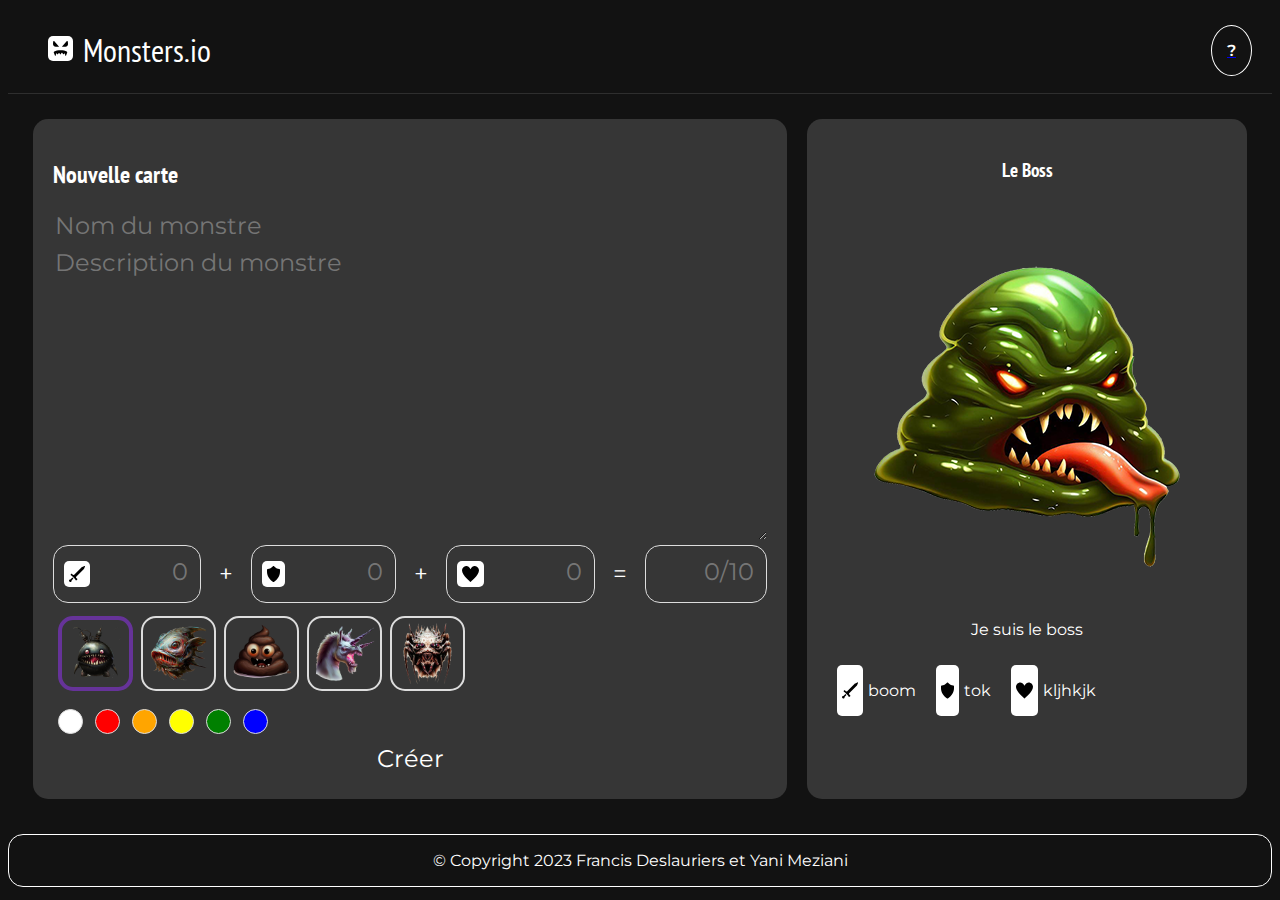
==== index.html @ b5e3f76b "Finished background selector" ====
<!DOCTYPE html>
<html lang="fr">
  <head>
    <meta charset="UTF-8" />
    <meta http-equiv="X-UA-Compatible" content="IE=edge" />
    <meta name="viewport" content="width=device-width, initial-scale=1.0" />
    <script defer src="js/script.js"></script>
    <link rel="stylesheet" href="css/style.css" />
    <title>Monsters.io</title>
    <link
      rel="stylesheet"
      href="https://cdnjs.cloudflare.com/ajax/libs/animate.css/4.1.1/animate.min.css"
    />
  </head>
  <body>
    <nav>
      <div class="navBar">
        <a href="index.html"><img src="./img/icon.svg" alt="icon" /></a>
        <h1>Monsters.io</h1>
      </div>
      <a href="about.html"><span>?</span></a>
    </nav>
    <main>
      <div id="newMonster">
        <div id="monsterFormSection">
          <h2>Nouvelle carte</h2>
          <form id="monsterForm" action="post">
            <input
              type="text"
              name="monsterName"
              id="monsterName"
              placeholder="Nom du monstre"
            />
            <textarea
              name="monsterDescription"
              id="monsterDescription"
              cols="30"
              rows="10"
              placeholder="Description du monstre"
            ></textarea>
            <div class="monsterStatsSelector">
              <div class="monsterStatsSection" id="monsterStatsAttackSection">
                <img src="img/blade.svg" alt="" />
                <input type="text" name="" id="" placeholder="0" />
              </div>
              <span> + </span>
              <div class="monsterStatsSection" id="monsterStatsShieldSection">
                <img src="img/shield.svg" alt="" />
                <input type="text" name="" id="" placeholder="0" />
              </div>
              <span> + </span>
              <div class="monsterStatsSection" id="monsterStatsHealthSection">
                <img src="img/heart.svg" alt="" />
                <input type="text" name="" id="" placeholder="0" />
              </div>
              <span> = </span>
              <div class="monsterStatsSection" id="monsterStatsTotalSection">
                <input type="text" name="" id="" placeholder="0/10" />
              </div>
            </div>
            <div class="monsterTypeSelector">
              <input
                class="monsterTypeSelectorButton"
                type="radio"
                name="monsterType"
                id="monster1"
                value="monster1"
                checked
              />
              <input
                class="monsterTypeSelectorButton"
                type="radio"
                name="monsterType"
                id="monster2"
                value="monster2"
              />
              <input
                class="monsterTypeSelectorButton"
                type="radio"
                name="monsterType"
                id="monster3"
              />
              <input
                class="monsterTypeSelectorButton"
                type="radio"
                name="monsterType"
                id="monster4"
              />
              <input
                class="monsterTypeSelectorButton"
                type="radio"
                name="monsterType"
                id="monster5"
              />
            </div>

            <div class="monsterBackgroundSection">
              <input
                class="monsterBackgroundButton"
                type="radio"
                name="monsterBackground"
                id="whiteBackground"
              />
              <input
                class="monsterBackgroundButton"
                type="radio"
                name="monsterBackground"
                id="redBackground"
              />
              <input
                class="monsterBackgroundButton"
                type="radio"
                name="monsterBackground"
                id="orangeBackground"
              />
              <input
                class="monsterBackgroundButton"
                type="radio"
                name="monsterBackground"
                id="yellowBackground"
              />
              <input
                class="monsterBackgroundButton"
                type="radio"
                name="monsterBackground"
                id="greenBackground"
              />
              <input
                class="monsterBackgroundButton"
                type="radio"
                name="monsterBackground"
                id="blueBackground"
              />
            </div>

            <input type="submit" value="Créer" />
          </form>
        </div>
        <div id="boss">
          <h3>Le Boss</h3>
          <img
            src="./img/realMonsters/monster6.png"
            alt="boss"
            class="animate__animated animate__tada animate__infinite infinite"
          />
          <p id="bossDescription">Je suis le boss</p>
          <div id="statsBoss">
            <div>
              <img src="img/blade.svg" alt="point d'attaque" />
              <p>boom</p>
            </div>
            <div>
              <img src="img/shield.svg" alt="point de defense" />
              <p>tok</p>
            </div>
            <div>
              <img src="img/heart.svg" alt="point de vie" />
              <p>kljhkjk</p>
            </div>
          </div>
        </div>
      </div>
      <div id="monsterCards">
        <div class="monsterCard"></div>
        <div class="monsterCard"></div>
        <div class="monsterCard"></div>
        <div class="monsterCard"></div>
        <div class="monsterCard"></div>
      </div>
    </main>
    <footer><p>© Copyright 2023 Francis Deslauriers et Yani Meziani</p></footer>
  </body>
</html>
---- css/style.css ----
@import url("https://fonts.googleapis.com/css2?family=Montserrat:wght@400;500;600;700&family=PT+Sans+Narrow&display=swap");

*,
*:before,
*:after {
  box-sizing: border-box;
}

body {
  font-family: "Montserrat", sans-serif;
  background-color: #121212;
  color: white;
}

h1 {
  font-family: "PT Sans Narrow", sans-serif;
  font-weight: 400;
}

h2 {
  font-family: "PT Sans Narrow", sans-serif;
}

h3,
h4,
h5,
h6 {
  font-family: "PT Sans Narrow", sans-serif;
}

nav {
  display: flex;
  justify-content: space-between;
  align-content: center;
  align-items: center;
  padding: 0 20px;
  border-bottom: 1px solid rgba(255, 255, 255, 0.12);
}

.navBar {
  display: flex;
  align-items: center;
  padding: 0 20px;
}

nav img {
  width: 25px;
  height: 25px;
  margin-right: 10px;
  background-color: white;
  border-radius: 5px;
  padding: 5px;
}

nav span {
  font-family: "Montserrat", sans-serif;
  font-weight: 600;
  width: 50px;
  height: 50px;
  border-radius: 50%;
  border: 1px solid white;
  padding: 15px;
  color: white;
}

.aboutMain {
  padding: 50px;
  text-align: center;
}

nav #aboutlink:hover {
  background-color: white;
  color: black;
  cursor: pointer;
}

#aboutTitle {
  display: flex;
  justify-content: center;
  align-items: center;
  padding: 20px;
}

#imgAbout {
  border-radius: 15px;
  padding: 10px;
  background-color: white;
  height: 100px;
  width: 100px;
  margin: 20px;
}

#statsBoss {
  display: flex;
  align-items: center;
}

#statsBoss div {
  display: flex;
  flex-direction: row;
  margin: 10px;
}

#statsBoss div img {
  background-color: white;
  padding: 5px;
  border-radius: 5px;
  margin-right: 5px;
}

#newMonster {
  display: grid;
  grid-template-columns: 2fr 1fr;
  grid-template-rows: 1fr;
  grid-gap: 20px;
  padding: 25px;
}

#monsterFormSection {
  background-color: #363636;
  padding: 20px;
  border-radius: 15px;
}

#monsterForm {
  display: flex;
  flex-direction: column;
}

#monsterForm input,
textarea {
  background-color: transparent;
  color: white;
  font-family: "Montserrat", sans-serif;
  font-size: 1.5em;
  border: none;
  margin-bottom: 5px;
}

#boss {
  text-align: center;
  padding: 20px;
  background-color: #363636;
  border-radius: 15px;
}
#boss img {
  text-align: center;
}

.monsterTypeSelector {
  display: flex;
  align-items: center;
  justify-content: start;
  margin-top: 10px;
}

.monsterTypeSelectorButton {
  appearance: none;
  width: 75px;
  height: 75px;
  background-size: contain;
  border: 2px solid #ddd !important;
  border-radius: 15px;
}

#monster1 {
  background-image: url("../img/realMonsters/monster1.png");
}
#monster2 {
  background-image: url("../img/realMonsters/monster2.png");
}
#monster3 {
  background-image: url("../img/realMonsters/monster3.png");
}
#monster4 {
  background-image: url("../img/realMonsters/monster4.png");
}
#monster5 {
  background-image: url("../img/realMonsters/monster5.png");
}

.monsterTypeSelectorButton:checked {
  border: 4px rebeccapurple solid !important;
}

.monsterStatsSelector div img {
  display: inline;
  background-color: white;
  padding: 5px;
  border-radius: 5px;
}

.monsterStatsSelector {
  display: flex;
  flex-direction: row;
  align-items: center;
  justify-content: space-between;
}

.monsterStatsSection {
  border-radius: 15px;
  padding: 10px;
  border: 1px solid #ddd !important;
  display: flex;
  align-items: center;
}

.monsterStatsSelector input {
  width: 100px;
  text-align: right;
}

.monsterStatsSelector span {
  margin: 10px;
  font-size: 1.5em;
}

.monsterBackgroundSection {
  margin-top: 10px;
}

.monsterBackgroundButton {
  appearance: none;
  width: 25px;
  height: 25px;
  border: 1px solid #ddd !important;
  border-radius: 50%;
}

.monsterBackgroundButton:checked {
  border: 2px solid rebeccapurple !important;
}

#whiteBackground {
  background-color: white !important;
}

#redBackground {
  background-color: red !important;
}

#orangeBackground {
  background-color: orange !important;
}

#yellowBackground {
  background-color: yellow !important;
}

#greenBackground {
  background-color: green !important;
}

#blueBackground {
  background-color: blue !important;
}

footer {
  display: flex;
  justify-content: center;
  align-items: center;
  margin-top: 10px;
  border: 1px solid white;
  border-radius: 15px;
}
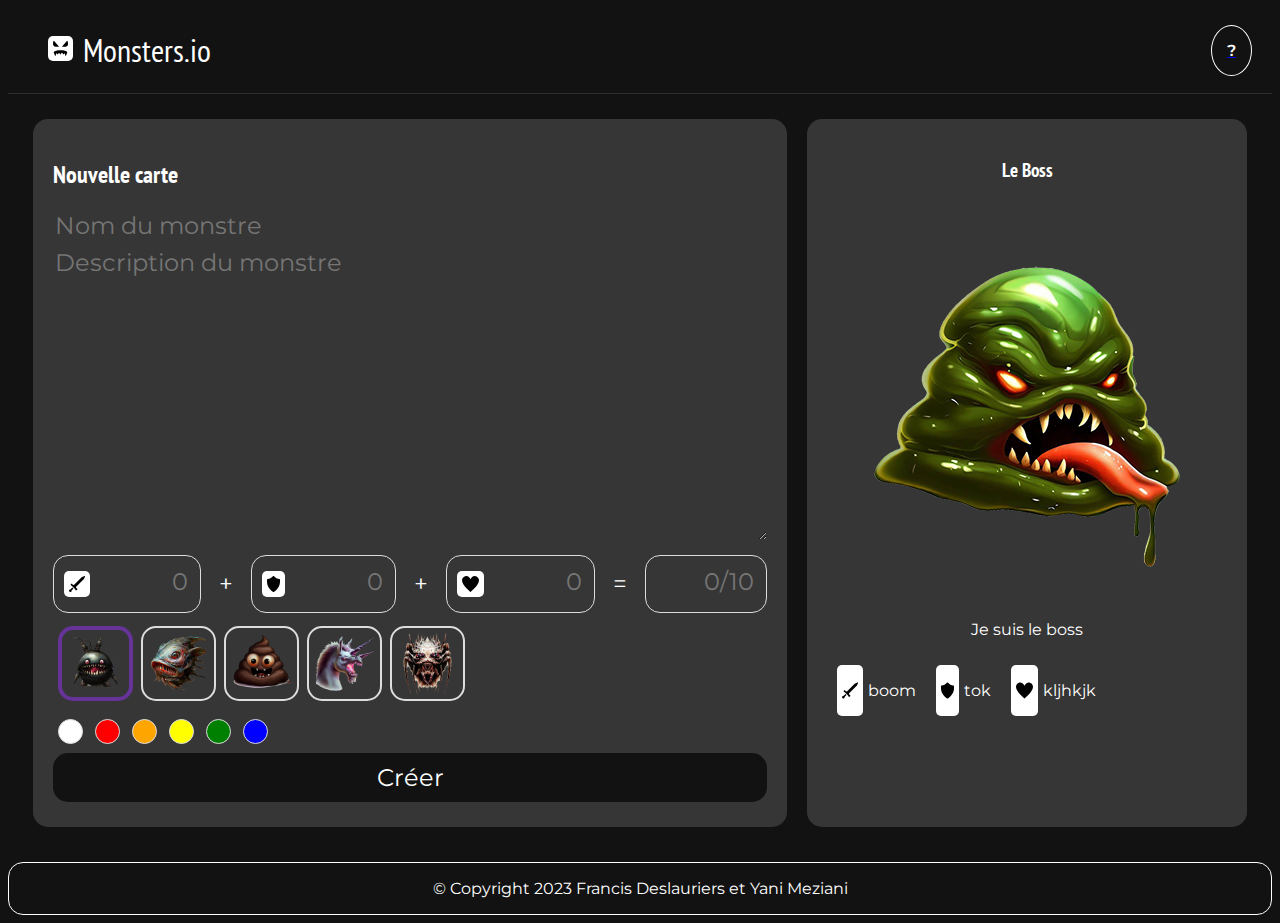
==== commit 8cda4d55: "Added style to create button" ====
--- a/index.html
+++ b/index.html
@@ -133,7 +133,7 @@
               />
             </div>
 
-            <input type="submit" value="Créer" />
+            <input id="createButton" type="submit" value="Créer" />
           </form>
         </div>
         <div id="boss">
--- a/css/style.css
+++ b/css/style.css
@@ -191,6 +191,7 @@
 }
 
 .monsterStatsSelector {
+  margin-top: 10px;
   display: flex;
   flex-direction: row;
   align-items: center;
@@ -255,6 +256,12 @@
   background-color: blue !important;
 }
 
+#createButton {
+  padding: 10px;
+  background-color: #121212 !important;
+  border-radius: 15px;
+}
+
 footer {
   display: flex;
   justify-content: center;
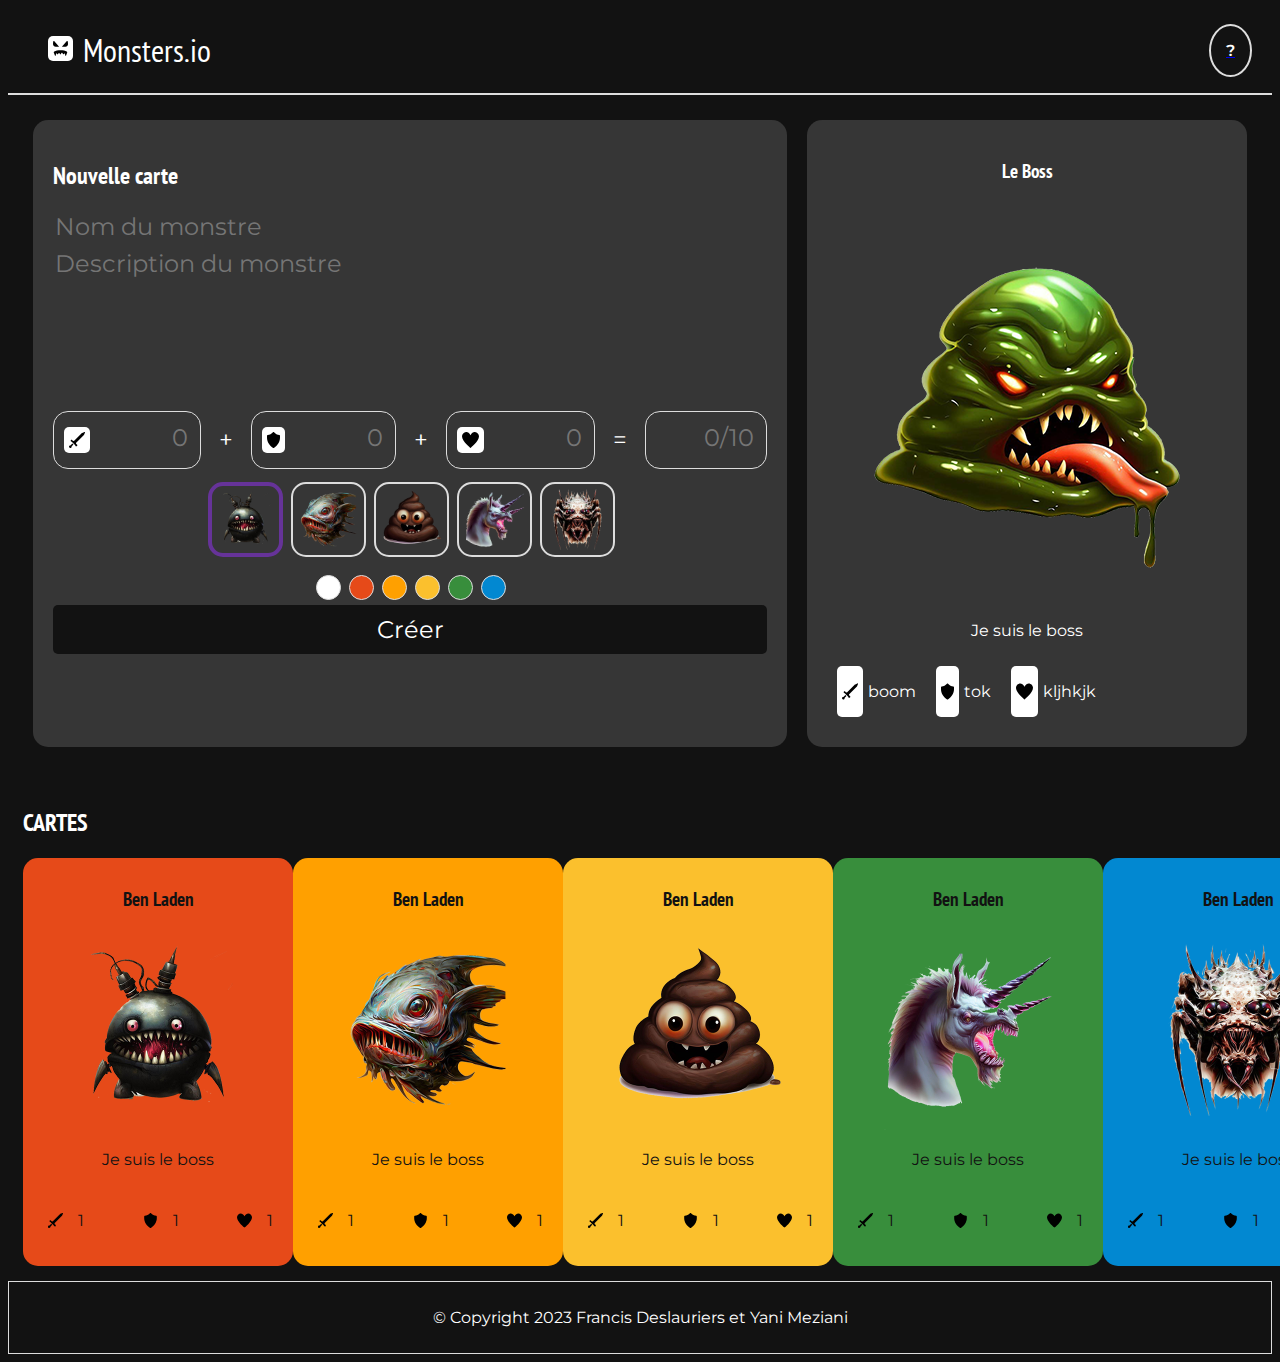
==== commit 77aa0237: "Edits 26 avril après midi" ====
--- a/index.html
+++ b/index.html
@@ -18,7 +18,7 @@
         <a href="index.html"><img src="./img/icon.svg" alt="icon" /></a>
         <h1>Monsters.io</h1>
       </div>
-      <a href="about.html"><span>?</span></a>
+      <a href="about.html"><span id="aboutlink">?</span></a>
     </nav>
     <main>
       <div id="newMonster">
@@ -35,7 +35,7 @@
               name="monsterDescription"
               id="monsterDescription"
               cols="30"
-              rows="10"
+              rows="5"
               placeholder="Description du monstre"
             ></textarea>
             <div class="monsterStatsSelector">
@@ -96,37 +96,37 @@
 
             <div class="monsterBackgroundSection">
               <input
-                class="monsterBackgroundButton"
+                class="monsterBackgroundButton whiteBackground"
                 type="radio"
                 name="monsterBackground"
                 id="whiteBackground"
               />
               <input
-                class="monsterBackgroundButton"
+                class="monsterBackgroundButton redBackground"
                 type="radio"
                 name="monsterBackground"
                 id="redBackground"
               />
               <input
-                class="monsterBackgroundButton"
+                class="monsterBackgroundButton orangeBackground"
                 type="radio"
                 name="monsterBackground"
                 id="orangeBackground"
               />
               <input
-                class="monsterBackgroundButton"
+                class="monsterBackgroundButton yellowBackground"
                 type="radio"
                 name="monsterBackground"
                 id="yellowBackground"
               />
               <input
-                class="monsterBackgroundButton"
+                class="monsterBackgroundButton greenBackground"
                 type="radio"
                 name="monsterBackground"
                 id="greenBackground"
               />
               <input
-                class="monsterBackgroundButton"
+                class="monsterBackgroundButton blueBackground"
                 type="radio"
                 name="monsterBackground"
                 id="blueBackground"
@@ -138,11 +138,12 @@
         </div>
         <div id="boss">
           <h3>Le Boss</h3>
-          <img
+          <img src="./img/realMonsters/monster6.png" alt="boss" />
+          <!--<img
             src="./img/realMonsters/monster6.png"
             alt="boss"
             class="animate__animated animate__tada animate__infinite infinite"
-          />
+          />-->
           <p id="bossDescription">Je suis le boss</p>
           <div id="statsBoss">
             <div>
@@ -160,12 +161,105 @@
           </div>
         </div>
       </div>
-      <div id="monsterCards">
-        <div class="monsterCard"></div>
-        <div class="monsterCard"></div>
-        <div class="monsterCard"></div>
-        <div class="monsterCard"></div>
-        <div class="monsterCard"></div>
+      <div id="monsterCardsSection">
+        <h2>CARTES</h2>
+        <div class="monsterCards">
+          <div class="monsterCard redBackground">
+            <h3>Ben Laden</h3>
+            <img src="img/realMonsters/monster1.png" alt="" />
+            <p>Je suis le boss</p>
+            <div id="stats">
+              <div class="stat">
+                <img src="img/blade.svg" alt="" />
+                <p>1</p>
+              </div>
+              <div class="stat">
+                <img src="img/shield.svg" alt="" />
+                <p>1</p>
+              </div>
+              <div class="stat">
+                <img src="img/heart.svg" alt="" />
+                <p>1</p>
+              </div>
+            </div>
+          </div>
+          <div class="monsterCard orangeBackground">
+            <h3>Ben Laden</h3>
+            <img src="img/realMonsters/monster2.png" alt="" />
+            <p>Je suis le boss</p>
+            <div id="stats">
+              <div class="stat">
+                <img src="img/blade.svg" alt="" />
+                <p>1</p>
+              </div>
+              <div class="stat">
+                <img src="img/shield.svg" alt="" />
+                <p>1</p>
+              </div>
+              <div class="stat">
+                <img src="img/heart.svg" alt="" />
+                <p>1</p>
+              </div>
+            </div>
+          </div>
+          <div class="monsterCard yellowBackground">
+            <h3>Ben Laden</h3>
+            <img src="img/realMonsters/monster3.png" alt="" />
+            <p>Je suis le boss</p>
+            <div id="stats">
+              <div class="stat">
+                <img src="img/blade.svg" alt="" />
+                <p>1</p>
+              </div>
+              <div class="stat">
+                <img src="img/shield.svg" alt="" />
+                <p>1</p>
+              </div>
+              <div class="stat">
+                <img src="img/heart.svg" alt="" />
+                <p>1</p>
+              </div>
+            </div>
+          </div>
+          <div class="monsterCard greenBackground">
+            <h3>Ben Laden</h3>
+            <img src="img/realMonsters/monster4.png" alt="" />
+            <p>Je suis le boss</p>
+            <div id="stats">
+              <div class="stat">
+                <img src="img/blade.svg" alt="" />
+                <p>1</p>
+              </div>
+              <div class="stat">
+                <img src="img/shield.svg" alt="" />
+                <p>1</p>
+              </div>
+              <div class="stat">
+                <img src="img/heart.svg" alt="" />
+                <p>1</p>
+              </div>
+            </div>
+          </div>
+          <div class="monsterCard blueBackground">
+            <h3>Ben Laden</h3>
+            <img src="img/realMonsters/monster5.png" alt="" />
+            <p>Je suis le boss</p>
+            <div id="stats">
+              <div class="stat">
+                <img src="img/blade.svg" alt="" />
+                <p>1</p>
+              </div>
+              <div class="stat">
+                <img src="img/shield.svg" alt="" />
+                <p>1</p>
+              </div>
+              <div class="stat">
+                <img src="img/heart.svg" alt="" />
+                <p>1</p>
+              </div>
+            </div>
+          </div>
+        </div>
       </div>
     </main>
     <footer><p>© Copyright 2023 Francis Deslauriers et Yani Meziani</p></footer>
--- a/css/style.css
+++ b/css/style.css
@@ -34,7 +34,7 @@
   align-content: center;
   align-items: center;
   padding: 0 20px;
-  border-bottom: 1px solid rgba(255, 255, 255, 0.12);
+  border-bottom: 2px solid #ddd;
 }
 
 .navBar {
@@ -52,13 +52,13 @@
   padding: 5px;
 }
 
-nav span {
+nav #aboutlink {
   font-family: "Montserrat", sans-serif;
   font-weight: 600;
-  width: 50px;
-  height: 50px;
+  width: 25px;
+  height: 25px;
   border-radius: 50%;
-  border: 1px solid white;
+  border: 2px solid #ddd;
   padding: 15px;
   color: white;
 }
@@ -69,8 +69,8 @@
 }
 
 nav #aboutlink:hover {
-  background-color: white;
-  color: black;
+  border: 2px solid #aaa;
+  color: white;
   cursor: pointer;
 }
 
@@ -135,6 +135,7 @@
   font-size: 1.5em;
   border: none;
   margin-bottom: 5px;
+  resize: none !important;
 }
 
 #boss {
@@ -150,7 +151,7 @@
 .monsterTypeSelector {
   display: flex;
   align-items: center;
-  justify-content: start;
+  justify-content: center;
   margin-top: 10px;
 }
 
@@ -218,6 +219,8 @@
 
 .monsterBackgroundSection {
   margin-top: 10px;
+  display: flex;
+  justify-content: center;
 }
 
 .monsterBackgroundButton {
@@ -232,41 +235,89 @@
   border: 2px solid rebeccapurple !important;
 }
 
-#whiteBackground {
+.whiteBackground {
   background-color: white !important;
 }
 
-#redBackground {
-  background-color: red !important;
-}
-
-#orangeBackground {
-  background-color: orange !important;
-}
-
-#yellowBackground {
-  background-color: yellow !important;
-}
-
-#greenBackground {
-  background-color: green !important;
-}
-
-#blueBackground {
-  background-color: blue !important;
+.redBackground {
+  background-color: #e64a19 !important;
+}
+
+.orangeBackground {
+  background-color: #ffa000 !important;
+}
+
+.yellowBackground {
+  background-color: #fbc02d !important;
+}
+
+.greenBackground {
+  background-color: #388e3c !important;
+}
+
+.blueBackground {
+  background-color: #0288d1 !important;
 }
 
 #createButton {
   padding: 10px;
   background-color: #121212 !important;
-  border-radius: 15px;
+  border-radius: 5px;
+}
+
+#createButton:hover {
+  color: #121212;
+  padding: 10px;
+  background-color: #efefef !important;
+  border-radius: 5px;
+}
+
+.monsterCards {
+  display: grid;
+  grid-template-columns: 1fr 1fr 1fr 1fr 1fr;
+  grid-template-rows: 1fr;
+  justify-items: center;
+  color: #121212;
+  text-align: center;
+}
+
+#monsterCardsSection {
+  padding: 15px;
+}
+
+.monsterCard {
+  width: 270px;
+  border-radius: 15px;
+  padding: 10px;
+}
+
+.monsterCard img {
+  width: 200px;
+}
+.monsterCards #stats {
+  display: flex;
+  flex-direction: row;
+  justify-content: space-between;
+}
+
+.monsterCards .stat {
+  display: flex;
+  flex-direction: row;
+  justify-content: center;
+  align-items: center;
+  padding: 10px;
+}
+
+.monsterCard .stat img {
+  width: 25px;
+  height: 25px;
+  padding: 5px;
+  border-radius: 5px;
+  margin-right: 10px;
 }
 
 footer {
-  display: flex;
-  justify-content: center;
-  align-items: center;
-  margin-top: 10px;
-  border: 1px solid white;
-  border-radius: 15px;
-}
+  text-align: center;
+  border: 1px solid #ddd;
+  padding: 10px;
+}
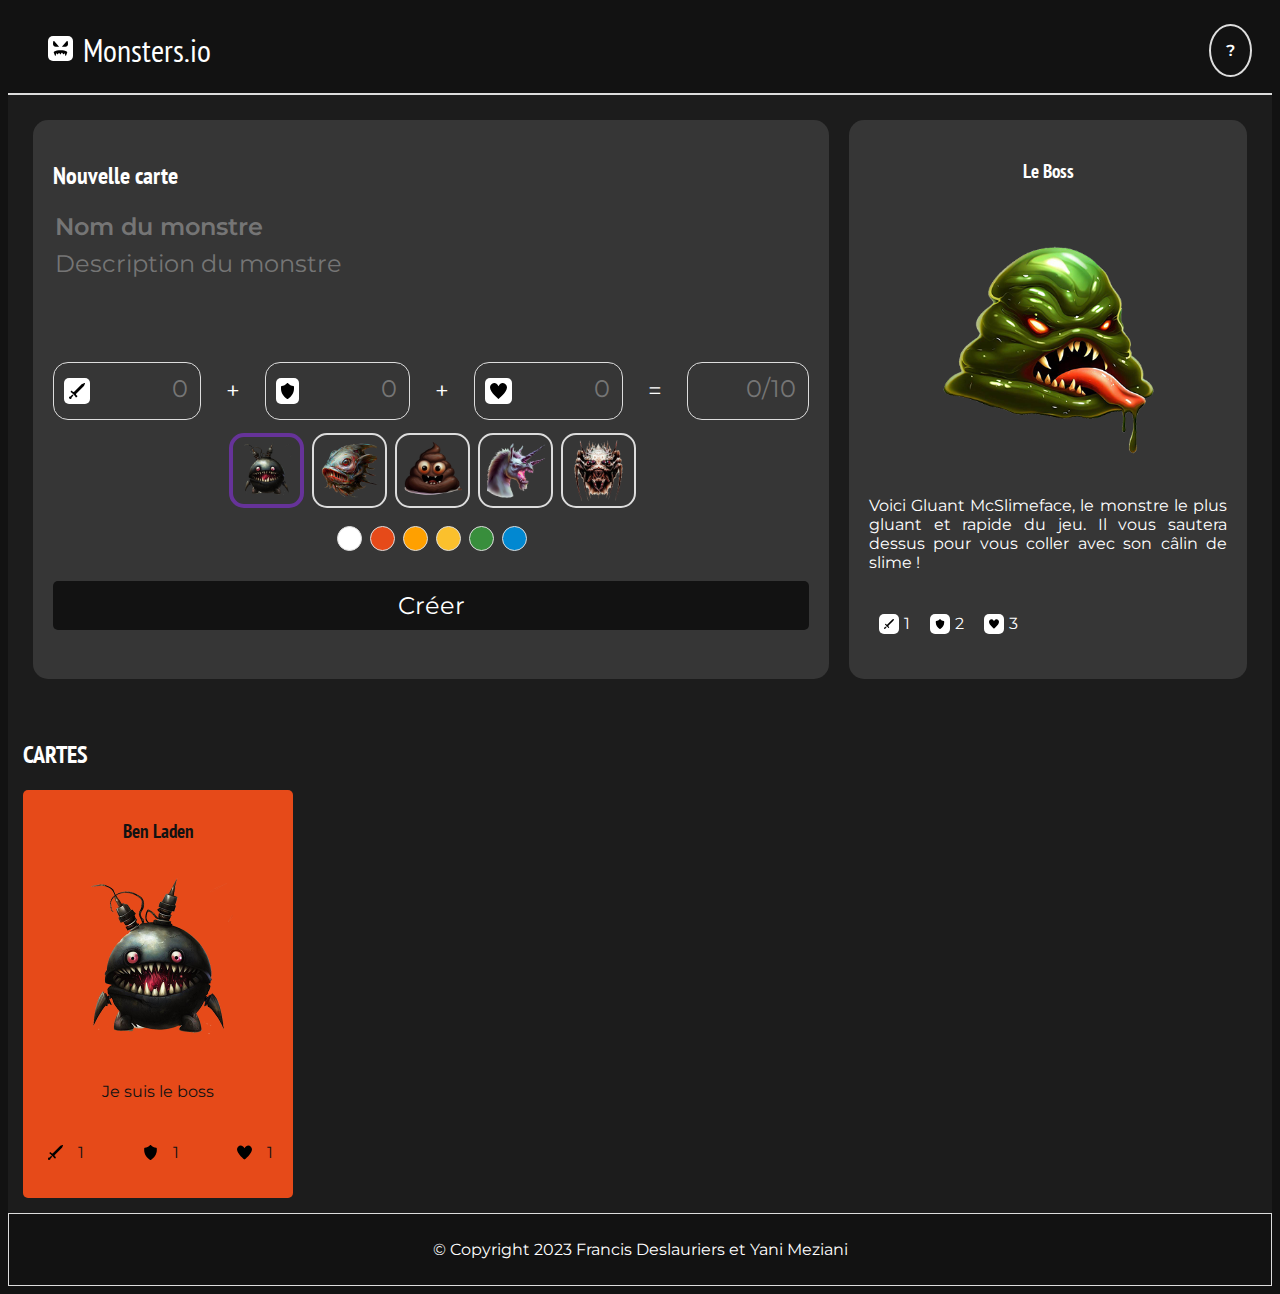
==== commit 8920f11c: "Feelin cute might delete later" ====
--- a/index.html
+++ b/index.html
@@ -138,25 +138,33 @@
         </div>
         <div id="boss">
           <h3>Le Boss</h3>
-          <img src="./img/realMonsters/monster6.png" alt="boss" />
+          <img
+            src="./img/realMonsters/monster6.png"
+            alt="boss"
+            id="bossImage"
+          />
           <!--<img
             src="./img/realMonsters/monster6.png"
             alt="boss"
             class="animate__animated animate__tada animate__infinite infinite"
           />-->
-          <p id="bossDescription">Je suis le boss</p>
+          <p id="bossDescription">
+            Voici Gluant McSlimeface, le monstre le plus gluant et rapide du
+            jeu. Il vous sautera dessus pour vous coller avec son câlin de slime
+            !
+          </p>
           <div id="statsBoss">
             <div>
               <img src="img/blade.svg" alt="point d'attaque" />
-              <p>boom</p>
+              <p>1</p>
             </div>
             <div>
               <img src="img/shield.svg" alt="point de defense" />
-              <p>tok</p>
+              <p>2</p>
             </div>
             <div>
               <img src="img/heart.svg" alt="point de vie" />
-              <p>kljhkjk</p>
+              <p>3</p>
             </div>
           </div>
         </div>
@@ -183,82 +191,6 @@
               </div>
             </div>
           </div>
-          <div class="monsterCard orangeBackground">
-            <h3>Ben Laden</h3>
-            <img src="img/realMonsters/monster2.png" alt="" />
-            <p>Je suis le boss</p>
-            <div id="stats">
-              <div class="stat">
-                <img src="img/blade.svg" alt="" />
-                <p>1</p>
-              </div>
-              <div class="stat">
-                <img src="img/shield.svg" alt="" />
-                <p>1</p>
-              </div>
-              <div class="stat">
-                <img src="img/heart.svg" alt="" />
-                <p>1</p>
-              </div>
-            </div>
-          </div>
-          <div class="monsterCard yellowBackground">
-            <h3>Ben Laden</h3>
-            <img src="img/realMonsters/monster3.png" alt="" />
-            <p>Je suis le boss</p>
-            <div id="stats">
-              <div class="stat">
-                <img src="img/blade.svg" alt="" />
-                <p>1</p>
-              </div>
-              <div class="stat">
-                <img src="img/shield.svg" alt="" />
-                <p>1</p>
-              </div>
-              <div class="stat">
-                <img src="img/heart.svg" alt="" />
-                <p>1</p>
-              </div>
-            </div>
-          </div>
-          <div class="monsterCard greenBackground">
-            <h3>Ben Laden</h3>
-            <img src="img/realMonsters/monster4.png" alt="" />
-            <p>Je suis le boss</p>
-            <div id="stats">
-              <div class="stat">
-                <img src="img/blade.svg" alt="" />
-                <p>1</p>
-              </div>
-              <div class="stat">
-                <img src="img/shield.svg" alt="" />
-                <p>1</p>
-              </div>
-              <div class="stat">
-                <img src="img/heart.svg" alt="" />
-                <p>1</p>
-              </div>
-            </div>
-          </div>
-          <div class="monsterCard blueBackground">
-            <h3>Ben Laden</h3>
-            <img src="img/realMonsters/monster5.png" alt="" />
-            <p>Je suis le boss</p>
-            <div id="stats">
-              <div class="stat">
-                <img src="img/blade.svg" alt="" />
-                <p>1</p>
-              </div>
-              <div class="stat">
-                <img src="img/shield.svg" alt="" />
-                <p>1</p>
-              </div>
-              <div class="stat">
-                <img src="img/heart.svg" alt="" />
-                <p>1</p>
-              </div>
-            </div>
-          </div>
         </div>
       </div>
     </main>
--- a/css/style.css
+++ b/css/style.css
@@ -4,6 +4,15 @@
 *:before,
 *:after {
   box-sizing: border-box;
+}
+
+a {
+  text-decoration: none;
+  color: white;
+}
+
+main {
+  background-color: #1c1c1c;
 }
 
 body {
@@ -90,6 +99,10 @@
   margin: 20px;
 }
 
+#bossDescription {
+  text-align: justify;
+}
+
 #statsBoss {
   display: flex;
   align-items: center;
@@ -105,6 +118,10 @@
   background-color: white;
   padding: 5px;
   border-radius: 5px;
+  height: 20px !important;
+  width: 20px !important;
+  display: flex;
+  align-self: center;
   margin-right: 5px;
 }
 
@@ -138,6 +155,15 @@
   resize: none !important;
 }
 
+#monsterName {
+  font-weight: 600;
+  color: white !important;
+}
+
+#monsterDescription {
+  height: 100px;
+}
+
 #boss {
   text-align: center;
   padding: 20px;
@@ -146,6 +172,7 @@
 }
 #boss img {
   text-align: center;
+  width: 275px;
 }
 
 .monsterTypeSelector {
@@ -260,6 +287,7 @@
 }
 
 #createButton {
+  margin-top: 25px;
   padding: 10px;
   background-color: #121212 !important;
   border-radius: 5px;
@@ -287,7 +315,7 @@
 
 .monsterCard {
   width: 270px;
-  border-radius: 15px;
+  border-radius: 5px;
   padding: 10px;
 }
 
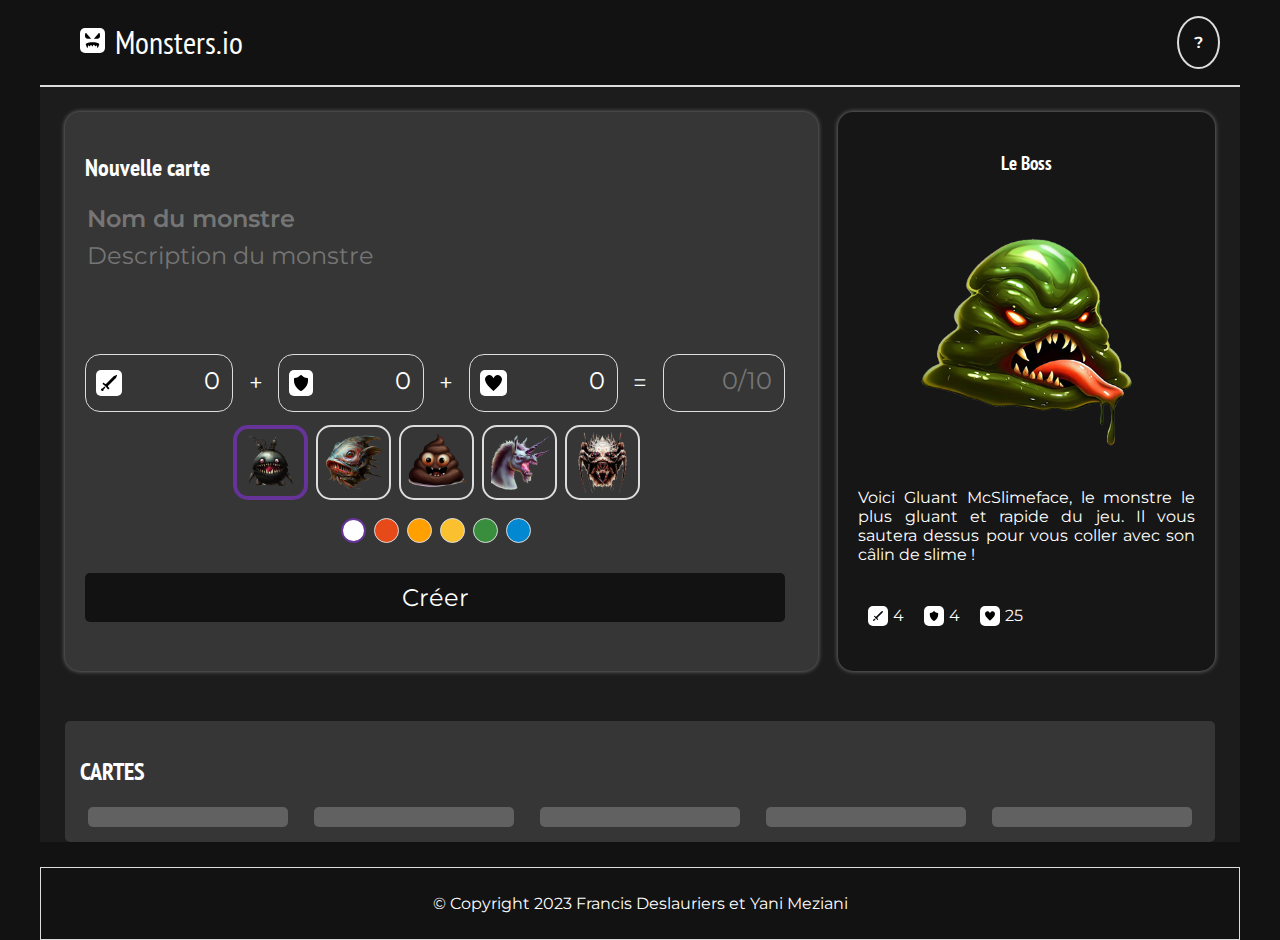
==== commit 89ac4b92: "on y arrive" ====
--- a/index.html
+++ b/index.html
@@ -40,22 +40,28 @@
             ></textarea>
             <div class="monsterStatsSelector">
               <div class="monsterStatsSection" id="monsterStatsAttackSection">
-                <img src="img/blade.svg" alt="" />
-                <input type="text" name="" id="" placeholder="0" />
+                <img src="img/blade.svg" alt="blade" />
+                <input type="text" name="attackPoints" id="attackPoints" value="0" />
               </div>
               <span> + </span>
               <div class="monsterStatsSection" id="monsterStatsShieldSection">
-                <img src="img/shield.svg" alt="" />
-                <input type="text" name="" id="" placeholder="0" />
+                <img src="img/shield.svg" alt="shield" />
+                <input type="text" name="defensePoints" id="defensePoints" value="0" />
               </div>
               <span> + </span>
               <div class="monsterStatsSection" id="monsterStatsHealthSection">
-                <img src="img/heart.svg" alt="" />
-                <input type="text" name="" id="" placeholder="0" />
+                <img src="img/heart.svg" alt="hp" />
+                <input type="text" name="healthPoints" id="healthPoints" value="0" />
               </div>
               <span> = </span>
               <div class="monsterStatsSection" id="monsterStatsTotalSection">
-                <input type="text" name="" id="" placeholder="0/10" />
+                <input
+                  type="text"
+                  name="totalPoints"
+                  id="totalPoints"
+                  placeholder="0/10"
+                  disabled
+                />
               </div>
             </div>
             <div class="monsterTypeSelector">
@@ -79,18 +85,21 @@
                 type="radio"
                 name="monsterType"
                 id="monster3"
+                value="monster3"
               />
               <input
                 class="monsterTypeSelectorButton"
                 type="radio"
                 name="monsterType"
                 id="monster4"
+                value="monster4"
               />
               <input
                 class="monsterTypeSelectorButton"
                 type="radio"
                 name="monsterType"
                 id="monster5"
+                value="monster5"
               />
             </div>
 
@@ -100,39 +109,48 @@
                 type="radio"
                 name="monsterBackground"
                 id="whiteBackground"
+                value="white"
+                checked
               />
               <input
                 class="monsterBackgroundButton redBackground"
                 type="radio"
                 name="monsterBackground"
                 id="redBackground"
+                value="red"
               />
               <input
                 class="monsterBackgroundButton orangeBackground"
                 type="radio"
                 name="monsterBackground"
                 id="orangeBackground"
+                value="orange"
               />
               <input
                 class="monsterBackgroundButton yellowBackground"
                 type="radio"
                 name="monsterBackground"
                 id="yellowBackground"
+                value="yellow"
               />
               <input
                 class="monsterBackgroundButton greenBackground"
                 type="radio"
                 name="monsterBackground"
                 id="greenBackground"
+                value="green"
               />
               <input
                 class="monsterBackgroundButton blueBackground"
                 type="radio"
                 name="monsterBackground"
                 id="blueBackground"
-              />
-            </div>
+                value="blue"
+              />
+            </div>
+            <div id="error" class="hidden">
 
+            </div>
             <input id="createButton" type="submit" value="Créer" />
           </form>
         </div>
@@ -156,24 +174,24 @@
           <div id="statsBoss">
             <div>
               <img src="img/blade.svg" alt="point d'attaque" />
-              <p>1</p>
+              <p id="bossAttackPoints">4</p>
             </div>
             <div>
               <img src="img/shield.svg" alt="point de defense" />
-              <p>2</p>
+              <p id="bossDefensePoints">4</p>
             </div>
             <div>
               <img src="img/heart.svg" alt="point de vie" />
-              <p>3</p>
+              <p id="bossHP">25</p>
             </div>
           </div>
         </div>
       </div>
       <div id="monsterCardsSection">
-        <h2>CARTES</h2>
+        <h2>cartes</h2>
         <div class="monsterCards">
-          <div class="monsterCard redBackground">
-            <h3>Ben Laden</h3>
+          <div id="monsterCard1" class="monsterCard greyBackground">
+            <!--<h3>Ben Laden</h3>
             <img src="img/realMonsters/monster1.png" alt="" />
             <p>Je suis le boss</p>
             <div id="stats">
@@ -189,7 +207,19 @@
                 <img src="img/heart.svg" alt="" />
                 <p>1</p>
               </div>
-            </div>
+            </div>!-->
+          </div>
+          <div id="monsterCard2" class="monsterCard greyBackground">
+            
+          </div>
+          <div id="monsterCard3" class="monsterCard greyBackground">
+            
+          </div>
+          <div id="monsterCard4" class="monsterCard greyBackground">
+            
+          </div>
+          <div id="monsterCard5" class="monsterCard greyBackground">
+            
           </div>
         </div>
       </div>
--- a/css/style.css
+++ b/css/style.css
@@ -19,6 +19,8 @@
   font-family: "Montserrat", sans-serif;
   background-color: #121212;
   color: white;
+  width: 1200px;
+  margin: 0 auto;
 }
 
 h1 {
@@ -28,6 +30,17 @@
 
 h2 {
   font-family: "PT Sans Narrow", sans-serif;
+}
+
+#monsterCardsSection h2{
+  text-transform: uppercase;
+}
+
+#monsterCardsSection{
+  margin: 25px;
+  padding: 25px;
+  border-radius: 5px;
+  background-color: #363636;
 }
 
 h3,
@@ -137,11 +150,13 @@
   background-color: #363636;
   padding: 20px;
   border-radius: 15px;
+  box-shadow: 0px 0px 5px 0px rgba(255, 255, 255, 0.45);
 }
 
 #monsterForm {
   display: flex;
   flex-direction: column;
+  width: 700px;
 }
 
 #monsterForm input,
@@ -167,8 +182,9 @@
 #boss {
   text-align: center;
   padding: 20px;
-  background-color: #363636;
-  border-radius: 15px;
+  background-color: #161616;
+  border-radius: 15px;
+  box-shadow: 0px 0px 5px 0px rgba(255, 255, 255, 0.45);
 }
 #boss img {
   text-align: center;
@@ -286,7 +302,12 @@
   background-color: #0288d1 !important;
 }
 
+.greyBackground {
+  background-color: #616161 !important;
+}
+
 #createButton {
+  width: 100%;
   margin-top: 25px;
   padding: 10px;
   background-color: #121212 !important;
@@ -307,6 +328,7 @@
   justify-items: center;
   color: #121212;
   text-align: center;
+  gap: 10px;
 }
 
 #monsterCardsSection {
@@ -314,13 +336,13 @@
 }
 
 .monsterCard {
-  width: 270px;
+  width: 200px;
   border-radius: 5px;
   padding: 10px;
 }
 
 .monsterCard img {
-  width: 200px;
+  width: 100px;
 }
 .monsterCards #stats {
   display: flex;
@@ -344,6 +366,19 @@
   margin-right: 10px;
 }
 
+#error{
+  color: #e64a19;
+  font-size: 1.5em;
+}
+
+.error{
+  color: #e64a19 !important;
+}
+
+.hidden {
+  display: none;
+}
+
 footer {
   text-align: center;
   border: 1px solid #ddd;
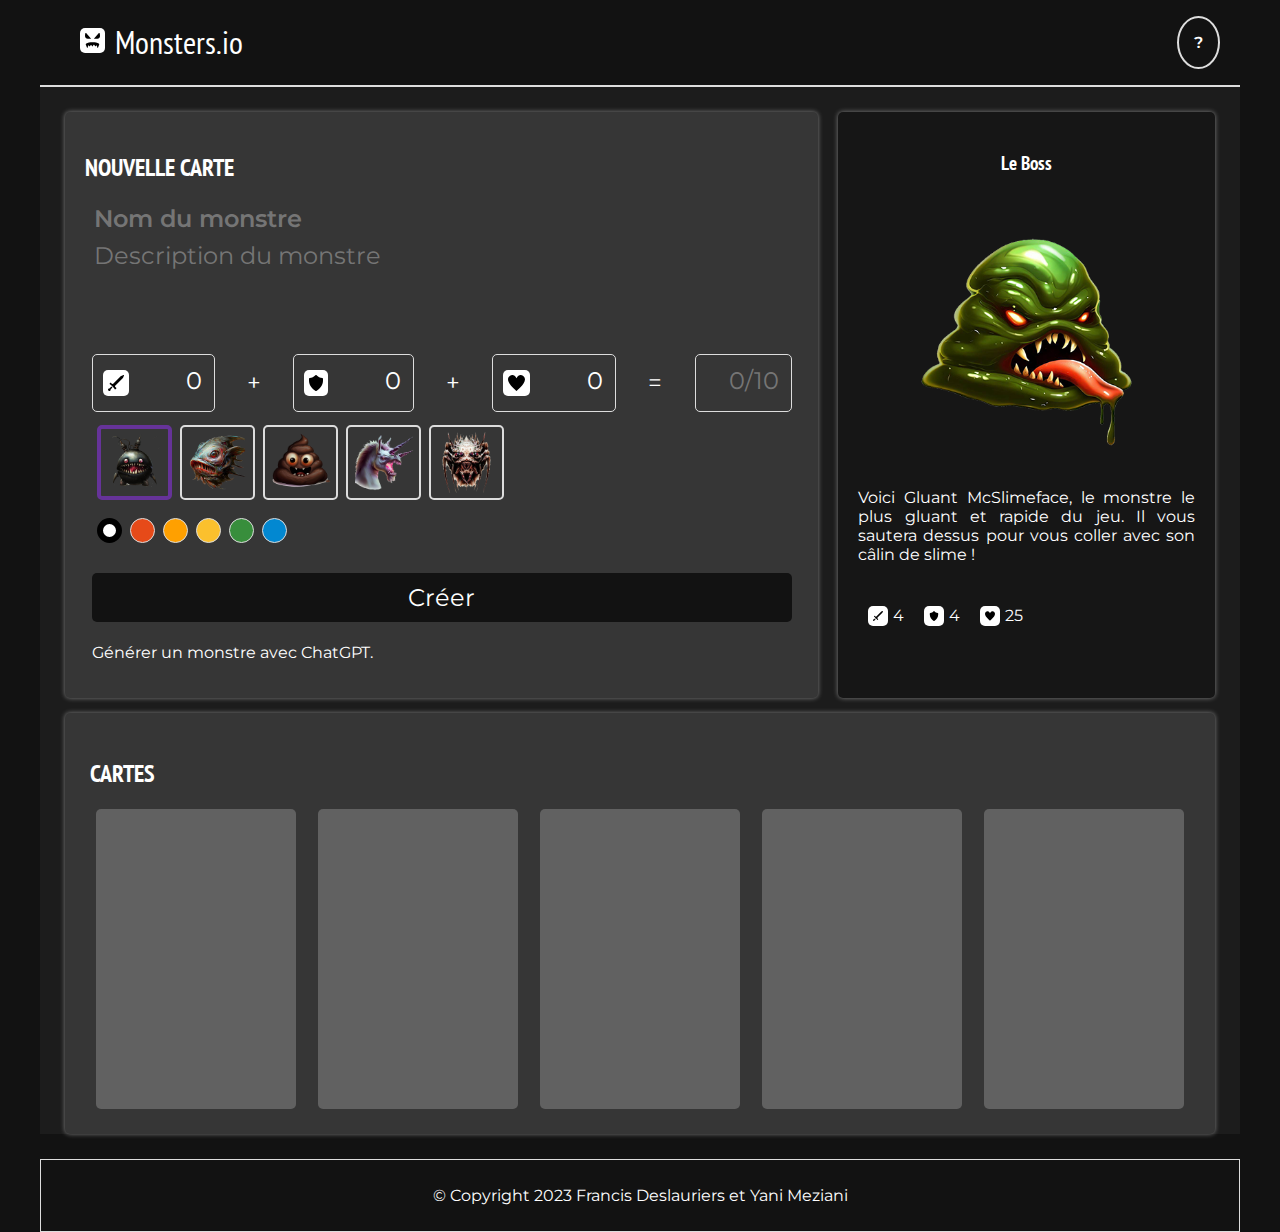
==== commit e96dd56c: "Added chat gpt monster name and description generation" ====
--- a/index.html
+++ b/index.html
@@ -5,6 +5,7 @@
     <meta http-equiv="X-UA-Compatible" content="IE=edge" />
     <meta name="viewport" content="width=device-width, initial-scale=1.0" />
     <script defer src="js/script.js"></script>
+    <script defer src="js/generator.js"></script>
     <link rel="stylesheet" href="css/style.css" />
     <title>Monsters.io</title>
     <link
@@ -41,17 +42,32 @@
             <div class="monsterStatsSelector">
               <div class="monsterStatsSection" id="monsterStatsAttackSection">
                 <img src="img/blade.svg" alt="blade" />
-                <input type="text" name="attackPoints" id="attackPoints" value="0" />
+                <input
+                  type="text"
+                  name="attackPoints"
+                  id="attackPoints"
+                  value="0"
+                />
               </div>
               <span> + </span>
               <div class="monsterStatsSection" id="monsterStatsShieldSection">
                 <img src="img/shield.svg" alt="shield" />
-                <input type="text" name="defensePoints" id="defensePoints" value="0" />
+                <input
+                  type="text"
+                  name="defensePoints"
+                  id="defensePoints"
+                  value="0"
+                />
               </div>
               <span> + </span>
               <div class="monsterStatsSection" id="monsterStatsHealthSection">
                 <img src="img/heart.svg" alt="hp" />
-                <input type="text" name="healthPoints" id="healthPoints" value="0" />
+                <input
+                  type="text"
+                  name="healthPoints"
+                  id="healthPoints"
+                  value="0"
+                />
               </div>
               <span> = </span>
               <div class="monsterStatsSection" id="monsterStatsTotalSection">
@@ -148,10 +164,9 @@
                 value="blue"
               />
             </div>
-            <div id="error" class="hidden">
-
-            </div>
+            <div id="error" class="hidden"></div>
             <input id="createButton" type="submit" value="Créer" />
+            <p id="generator">Générer un monstre avec ChatGPT.</p>
           </form>
         </div>
         <div id="boss">
@@ -209,18 +224,10 @@
               </div>
             </div>!-->
           </div>
-          <div id="monsterCard2" class="monsterCard greyBackground">
-            
-          </div>
-          <div id="monsterCard3" class="monsterCard greyBackground">
-            
-          </div>
-          <div id="monsterCard4" class="monsterCard greyBackground">
-            
-          </div>
-          <div id="monsterCard5" class="monsterCard greyBackground">
-            
-          </div>
+          <div id="monsterCard2" class="monsterCard greyBackground"></div>
+          <div id="monsterCard3" class="monsterCard greyBackground"></div>
+          <div id="monsterCard4" class="monsterCard greyBackground"></div>
+          <div id="monsterCard5" class="monsterCard greyBackground"></div>
         </div>
       </div>
     </main>
--- a/css/style.css
+++ b/css/style.css
@@ -30,17 +30,7 @@
 
 h2 {
   font-family: "PT Sans Narrow", sans-serif;
-}
-
-#monsterCardsSection h2{
   text-transform: uppercase;
-}
-
-#monsterCardsSection{
-  margin: 25px;
-  padding: 25px;
-  border-radius: 5px;
-  background-color: #363636;
 }
 
 h3,
@@ -104,7 +94,7 @@
 }
 
 #imgAbout {
-  border-radius: 15px;
+  border-radius: 5px;
   padding: 10px;
   background-color: white;
   height: 100px;
@@ -149,7 +139,7 @@
 #monsterFormSection {
   background-color: #363636;
   padding: 20px;
-  border-radius: 15px;
+  border-radius: 5px;
   box-shadow: 0px 0px 5px 0px rgba(255, 255, 255, 0.45);
 }
 
@@ -157,6 +147,7 @@
   display: flex;
   flex-direction: column;
   width: 700px;
+  margin: 0 auto;
 }
 
 #monsterForm input,
@@ -183,7 +174,7 @@
   text-align: center;
   padding: 20px;
   background-color: #161616;
-  border-radius: 15px;
+  border-radius: 5px;
   box-shadow: 0px 0px 5px 0px rgba(255, 255, 255, 0.45);
 }
 #boss img {
@@ -194,7 +185,7 @@
 .monsterTypeSelector {
   display: flex;
   align-items: center;
-  justify-content: center;
+  justify-content: flex-start;
   margin-top: 10px;
 }
 
@@ -204,7 +195,7 @@
   height: 75px;
   background-size: contain;
   border: 2px solid #ddd !important;
-  border-radius: 15px;
+  border-radius: 5px;
 }
 
 #monster1 {
@@ -243,7 +234,7 @@
 }
 
 .monsterStatsSection {
-  border-radius: 15px;
+  border-radius: 5px;
   padding: 10px;
   border: 1px solid #ddd !important;
   display: flex;
@@ -251,7 +242,7 @@
 }
 
 .monsterStatsSelector input {
-  width: 100px;
+  width: 75px;
   text-align: right;
 }
 
@@ -263,7 +254,7 @@
 .monsterBackgroundSection {
   margin-top: 10px;
   display: flex;
-  justify-content: center;
+  justify-content: flex-start;
 }
 
 .monsterBackgroundButton {
@@ -275,7 +266,7 @@
 }
 
 .monsterBackgroundButton:checked {
-  border: 2px solid rebeccapurple !important;
+  border: 6px solid black !important;
 }
 
 .whiteBackground {
@@ -315,10 +306,20 @@
 }
 
 #createButton:hover {
+  cursor: pointer;
   color: #121212;
   padding: 10px;
   background-color: #efefef !important;
   border-radius: 5px;
+}
+
+#monsterCardsSection {
+  margin: 25px;
+  margin-top: -10px;
+  padding: 25px;
+  border-radius: 5px;
+  background-color: #363636;
+  box-shadow: 0px 0px 5px 0px rgba(255, 255, 255, 0.45);
 }
 
 .monsterCards {
@@ -331,14 +332,19 @@
   gap: 10px;
 }
 
-#monsterCardsSection {
-  padding: 15px;
-}
-
 .monsterCard {
   width: 200px;
   border-radius: 5px;
   padding: 10px;
+  height: 300px;
+}
+
+.monsterCard p{
+  text-align: justify;
+}
+
+.monsterCard:hover {
+  cursor: pointer;
 }
 
 .monsterCard img {
@@ -366,12 +372,12 @@
   margin-right: 10px;
 }
 
-#error{
+#error {
   color: #e64a19;
-  font-size: 1.5em;
-}
-
-.error{
+  font-size: 1.1em;
+}
+
+.error {
   color: #e64a19 !important;
 }
 
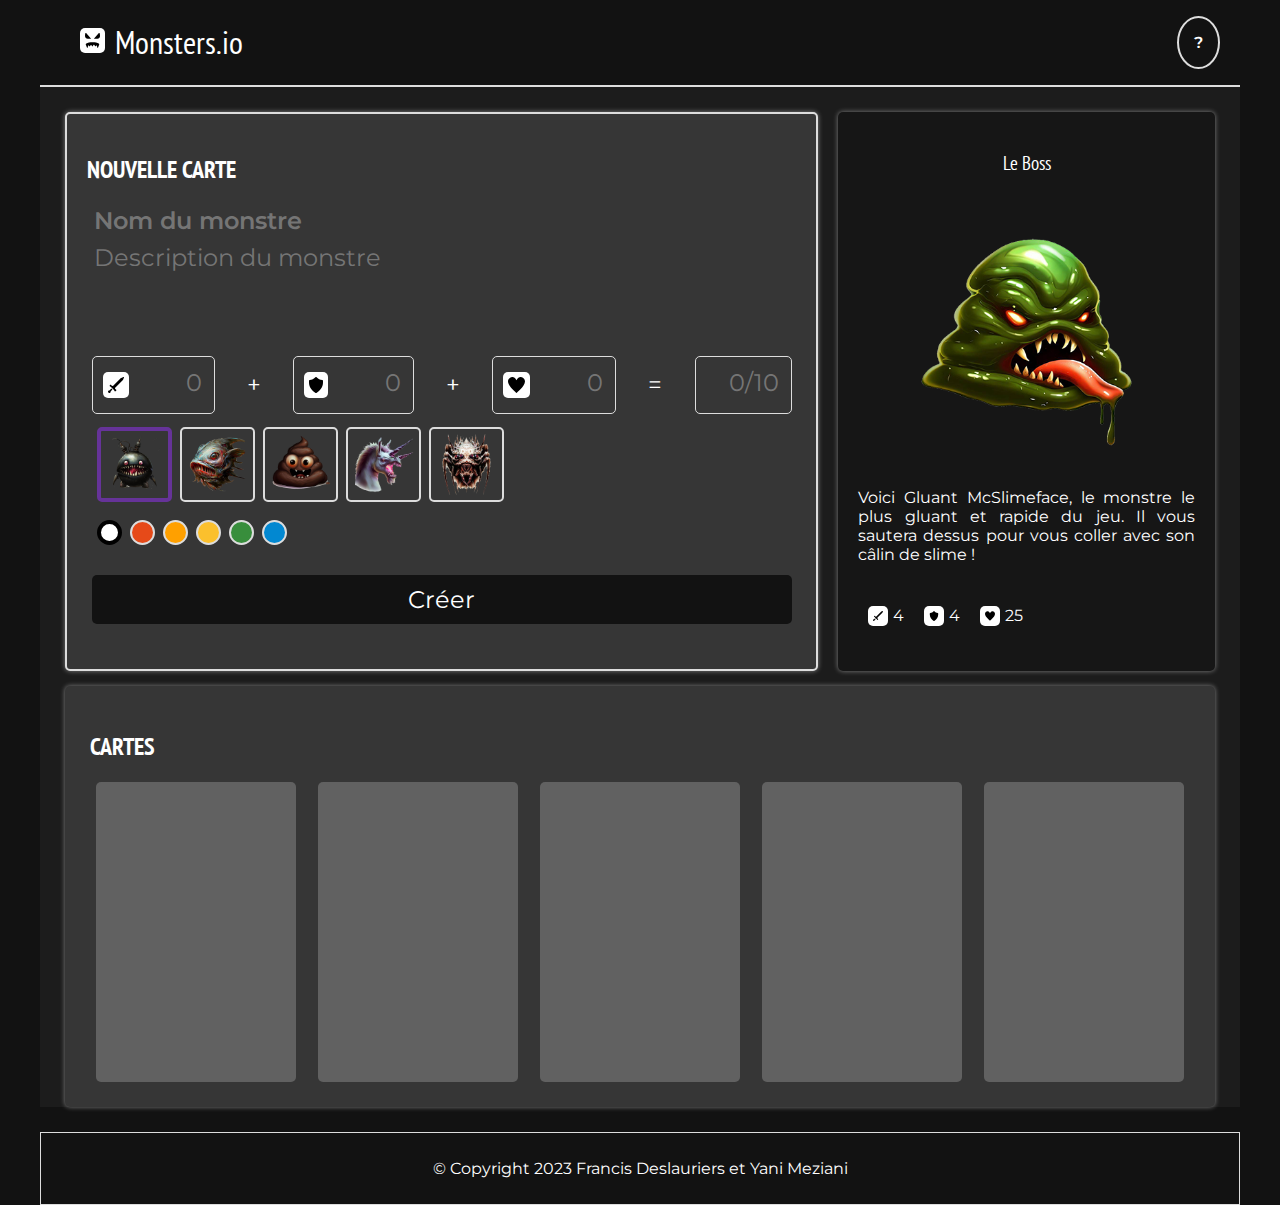
==== commit f50d6d98: "Finished" ====
--- a/index.html
+++ b/index.html
@@ -5,6 +5,7 @@
     <meta http-equiv="X-UA-Compatible" content="IE=edge" />
     <meta name="viewport" content="width=device-width, initial-scale=1.0" />
     <script defer src="js/script.js"></script>
+    <script defer src="js/apikey.js"></script>
     <script defer src="js/generator.js"></script>
     <link rel="stylesheet" href="css/style.css" />
     <title>Monsters.io</title>
@@ -46,7 +47,7 @@
                   type="text"
                   name="attackPoints"
                   id="attackPoints"
-                  value="0"
+                  placeholder="0"
                 />
               </div>
               <span> + </span>
@@ -56,7 +57,7 @@
                   type="text"
                   name="defensePoints"
                   id="defensePoints"
-                  value="0"
+                  placeholder="0"
                 />
               </div>
               <span> + </span>
@@ -66,7 +67,7 @@
                   type="text"
                   name="healthPoints"
                   id="healthPoints"
-                  value="0"
+                  placeholder="0"
                 />
               </div>
               <span> = </span>
@@ -85,7 +86,7 @@
                 class="monsterTypeSelectorButton"
                 type="radio"
                 name="monsterType"
-                id="monster1"
+                id="monsterImage1"
                 value="monster1"
                 checked
               />
@@ -93,28 +94,28 @@
                 class="monsterTypeSelectorButton"
                 type="radio"
                 name="monsterType"
-                id="monster2"
+                id="monsterImage2"
                 value="monster2"
               />
               <input
                 class="monsterTypeSelectorButton"
                 type="radio"
                 name="monsterType"
-                id="monster3"
+                id="monsterImage3"
                 value="monster3"
               />
               <input
                 class="monsterTypeSelectorButton"
                 type="radio"
                 name="monsterType"
-                id="monster4"
+                id="monsterImage4"
                 value="monster4"
               />
               <input
                 class="monsterTypeSelectorButton"
                 type="radio"
                 name="monsterType"
-                id="monster5"
+                id="monsterImage5"
                 value="monster5"
               />
             </div>
@@ -164,9 +165,9 @@
                 value="blue"
               />
             </div>
-            <div id="error" class="hidden"></div>
+            <ul id="error" class="hidden"></ul>
             <input id="createButton" type="submit" value="Créer" />
-            <p id="generator">Générer un monstre avec ChatGPT.</p>
+            <!--<p id="generator">Générer un monstre avec ChatGPT.</p>!-->
           </form>
         </div>
         <div id="boss">
@@ -204,9 +205,8 @@
       </div>
       <div id="monsterCardsSection">
         <h2>cartes</h2>
-        <div class="monsterCards">
-          <div id="monsterCard1" class="monsterCard greyBackground">
-            <!--<h3>Ben Laden</h3>
+        <div class="monsterCards" id="monsterCards">
+          <!--<h3>Ben Laden</h3>
             <img src="img/realMonsters/monster1.png" alt="" />
             <p>Je suis le boss</p>
             <div id="stats">
@@ -223,11 +223,6 @@
                 <p>1</p>
               </div>
             </div>!-->
-          </div>
-          <div id="monsterCard2" class="monsterCard greyBackground"></div>
-          <div id="monsterCard3" class="monsterCard greyBackground"></div>
-          <div id="monsterCard4" class="monsterCard greyBackground"></div>
-          <div id="monsterCard5" class="monsterCard greyBackground"></div>
         </div>
       </div>
     </main>
--- a/css/style.css
+++ b/css/style.css
@@ -38,6 +38,7 @@
 h5,
 h6 {
   font-family: "PT Sans Narrow", sans-serif;
+  font-weight: 500;
 }
 
 nav {
@@ -141,6 +142,7 @@
   padding: 20px;
   border-radius: 5px;
   box-shadow: 0px 0px 5px 0px rgba(255, 255, 255, 0.45);
+  border: 2px solid #ddd;
 }
 
 #monsterForm {
@@ -198,19 +200,19 @@
   border-radius: 5px;
 }
 
-#monster1 {
+#monsterImage1 {
   background-image: url("../img/realMonsters/monster1.png");
 }
-#monster2 {
+#monsterImage2 {
   background-image: url("../img/realMonsters/monster2.png");
 }
-#monster3 {
+#monsterImage3 {
   background-image: url("../img/realMonsters/monster3.png");
 }
-#monster4 {
+#monsterImage4 {
   background-image: url("../img/realMonsters/monster4.png");
 }
-#monster5 {
+#monsterImage5 {
   background-image: url("../img/realMonsters/monster5.png");
 }
 
@@ -261,12 +263,12 @@
   appearance: none;
   width: 25px;
   height: 25px;
-  border: 1px solid #ddd !important;
+  border: 2px solid #ddd !important;
   border-radius: 50%;
 }
 
 .monsterBackgroundButton:checked {
-  border: 6px solid black !important;
+  border: 4px solid black !important;
 }
 
 .whiteBackground {
@@ -336,24 +338,25 @@
   width: 200px;
   border-radius: 5px;
   padding: 10px;
-  height: 300px;
-}
-
-.monsterCard p{
+  min-height: 300px;
+}
+
+.monsterCard p {
   text-align: justify;
 }
 
 .monsterCard:hover {
   cursor: pointer;
+  box-shadow: 0px 0px 5px 0px rgba(255, 255, 255, 0.45);
 }
 
 .monsterCard img {
   width: 100px;
 }
-.monsterCards #stats {
+.monsterCards .stats {
   display: flex;
   flex-direction: row;
-  justify-content: space-between;
+  justify-content: center;
 }
 
 .monsterCards .stat {
@@ -385,6 +388,15 @@
   display: none;
 }
 
+#generator:hover {
+  cursor: pointer;
+  color: rebeccapurple;
+}
+
+.dead {
+  opacity: 50%;
+}
+
 footer {
   text-align: center;
   border: 1px solid #ddd;
